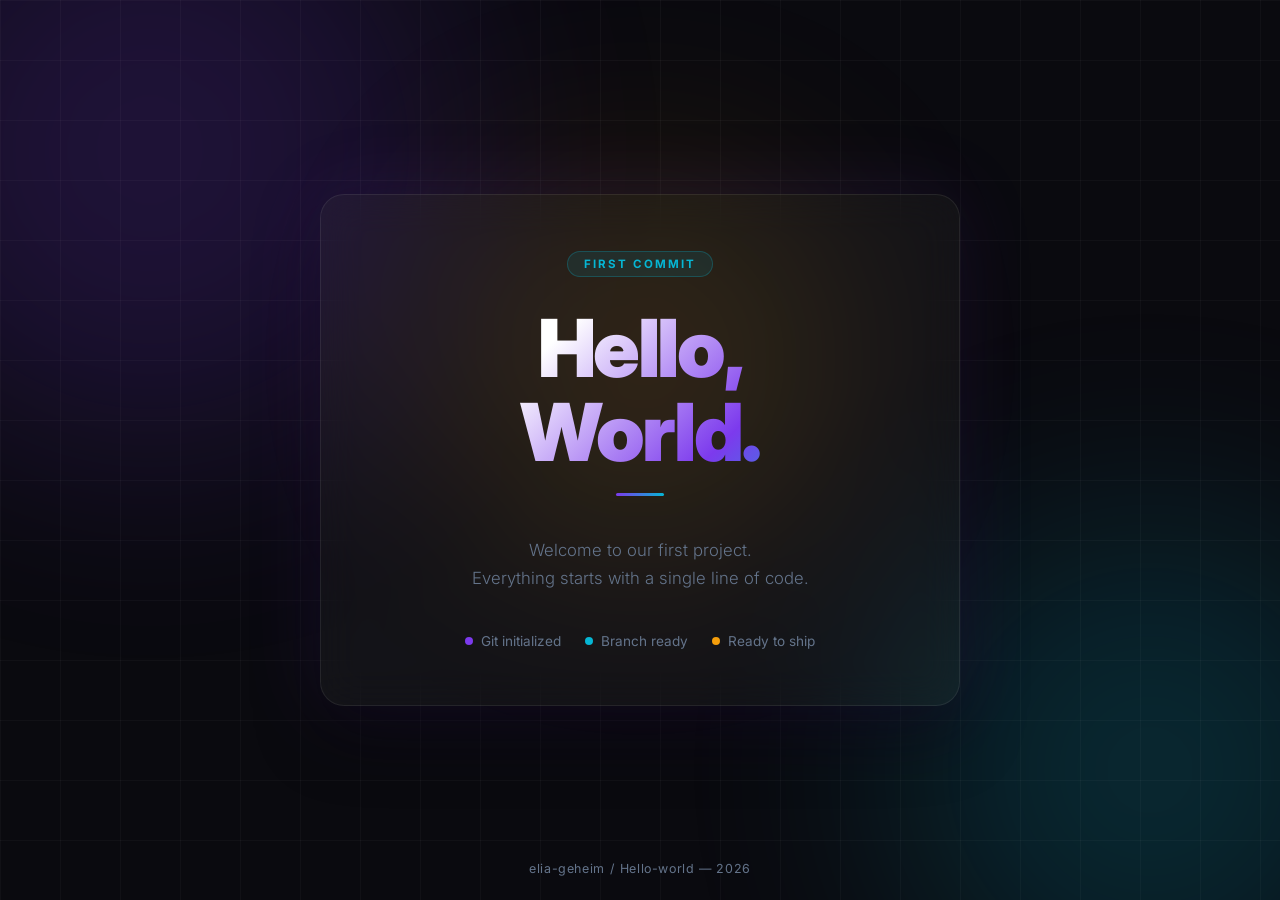
==== index.html @ 245b741b "modifieid message" ====
<!DOCTYPE html>
<html lang="en">
<head>
  <meta charset="UTF-8" />
  <meta name="viewport" content="width=device-width, initial-scale=1.0" />
  <title>Hello World</title>
  <style>
    @import url('https://fonts.googleapis.com/css2?family=Inter:wght@300;400;700;900&display=swap');

    *, *::before, *::after {
      margin: 0;
      padding: 0;
      box-sizing: border-box;
    }

    :root {
      --bg: #0a0a0f;
      --accent1: #7c3aed;
      --accent2: #06b6d4;
      --accent3: #f59e0b;
      --text: #f1f5f9;
      --muted: #64748b;
    }

    body {
      background-color: var(--bg);
      color: var(--text);
      font-family: 'Inter', sans-serif;
      min-height: 100vh;
      display: flex;
      flex-direction: column;
      align-items: center;
      justify-content: center;
      overflow: hidden;
      position: relative;
    }

    /* Animated background orbs */
    .orb {
      position: fixed;
      border-radius: 50%;
      filter: blur(120px);
      opacity: 0.18;
      animation: drift 14s ease-in-out infinite alternate;
      pointer-events: none;
      z-index: 0;
    }

    .orb1 {
      width: 600px;
      height: 600px;
      background: var(--accent1);
      top: -150px;
      left: -150px;
      animation-delay: 0s;
    }

    .orb2 {
      width: 500px;
      height: 500px;
      background: var(--accent2);
      bottom: -120px;
      right: -120px;
      animation-delay: -5s;
    }

    .orb3 {
      width: 350px;
      height: 350px;
      background: var(--accent3);
      top: 40%;
      left: 50%;
      transform: translate(-50%, -50%);
      animation-delay: -9s;
    }

    @keyframes drift {
      from { transform: translate(0, 0) scale(1); }
      to   { transform: translate(40px, 30px) scale(1.08); }
    }

    /* Grid lines overlay */
    .grid {
      position: fixed;
      inset: 0;
      background-image:
        linear-gradient(rgba(255,255,255,0.03) 1px, transparent 1px),
        linear-gradient(90deg, rgba(255,255,255,0.03) 1px, transparent 1px);
      background-size: 60px 60px;
      z-index: 0;
      pointer-events: none;
    }

    /* Card */
    .card {
      position: relative;
      z-index: 1;
      text-align: center;
      padding: 3.5rem 4rem;
      background: rgba(255, 255, 255, 0.04);
      border: 1px solid rgba(255, 255, 255, 0.08);
      border-radius: 24px;
      backdrop-filter: blur(20px);
      -webkit-backdrop-filter: blur(20px);
      box-shadow: 0 0 80px rgba(124, 58, 237, 0.12), 0 32px 64px rgba(0,0,0,0.4);
      max-width: 640px;
      width: 90%;
      animation: fadeUp 0.8s cubic-bezier(0.22, 1, 0.36, 1) both;
    }

    @keyframes fadeUp {
      from { opacity: 0; transform: translateY(40px); }
      to   { opacity: 1; transform: translateY(0); }
    }

    .badge {
      display: inline-block;
      font-size: 0.72rem;
      font-weight: 700;
      letter-spacing: 0.18em;
      text-transform: uppercase;
      color: var(--accent2);
      background: rgba(6, 182, 212, 0.1);
      border: 1px solid rgba(6, 182, 212, 0.25);
      border-radius: 100px;
      padding: 0.3rem 1rem;
      margin-bottom: 1.8rem;
    }

    h1 {
      font-size: clamp(2.8rem, 8vw, 5rem);
      font-weight: 900;
      line-height: 1.05;
      letter-spacing: -0.03em;
      background: linear-gradient(135deg, #fff 30%, var(--accent1) 70%, var(--accent2) 100%);
      -webkit-background-clip: text;
      -webkit-text-fill-color: transparent;
      background-clip: text;
      margin-bottom: 1.2rem;
    }

    .subtitle {
      font-size: 1.05rem;
      color: var(--muted);
      line-height: 1.7;
      font-weight: 300;
      margin-bottom: 2.5rem;
    }

    .divider {
      width: 48px;
      height: 3px;
      border-radius: 99px;
      background: linear-gradient(90deg, var(--accent1), var(--accent2));
      margin: 0 auto 2.5rem;
    }

    .meta {
      display: flex;
      gap: 1.5rem;
      justify-content: center;
      flex-wrap: wrap;
    }

    .meta-item {
      display: flex;
      align-items: center;
      gap: 0.5rem;
      font-size: 0.85rem;
      color: var(--muted);
    }

    .meta-item .dot {
      width: 8px;
      height: 8px;
      border-radius: 50%;
      background: var(--accent1);
      animation: pulse 2s ease-in-out infinite;
    }

    .meta-item:nth-child(2) .dot { background: var(--accent2); animation-delay: 0.4s; }
    .meta-item:nth-child(3) .dot { background: var(--accent3); animation-delay: 0.8s; }

    @keyframes pulse {
      0%, 100% { opacity: 1; transform: scale(1); }
      50%       { opacity: 0.5; transform: scale(1.4); }
    }

    footer {
      position: fixed;
      bottom: 1.5rem;
      font-size: 0.78rem;
      color: var(--muted);
      z-index: 1;
      letter-spacing: 0.05em;
    }
  </style>
</head>
<body>

  <div class="orb orb1"></div>
  <div class="orb orb2"></div>
  <div class="orb orb3"></div>
  <div class="grid"></div>

  <div class="card">
    <div class="badge">First Commit</div>
    <h1>Hello,<br>World.</h1>
    <div class="divider"></div>
    <p class="subtitle">
      Welcome to our first project.<br>
      Everything starts with a single line of code.
    </p>
    <div class="meta">
      <span class="meta-item"><span class="dot"></span> Git initialized</span>
      <span class="meta-item"><span class="dot"></span> Branch ready</span>
      <span class="meta-item"><span class="dot"></span> Ready to ship</span>
    </div>
  </div>

  <footer>elia-geheim / Hello-world &mdash; 2026</footer>

</body>
</html>
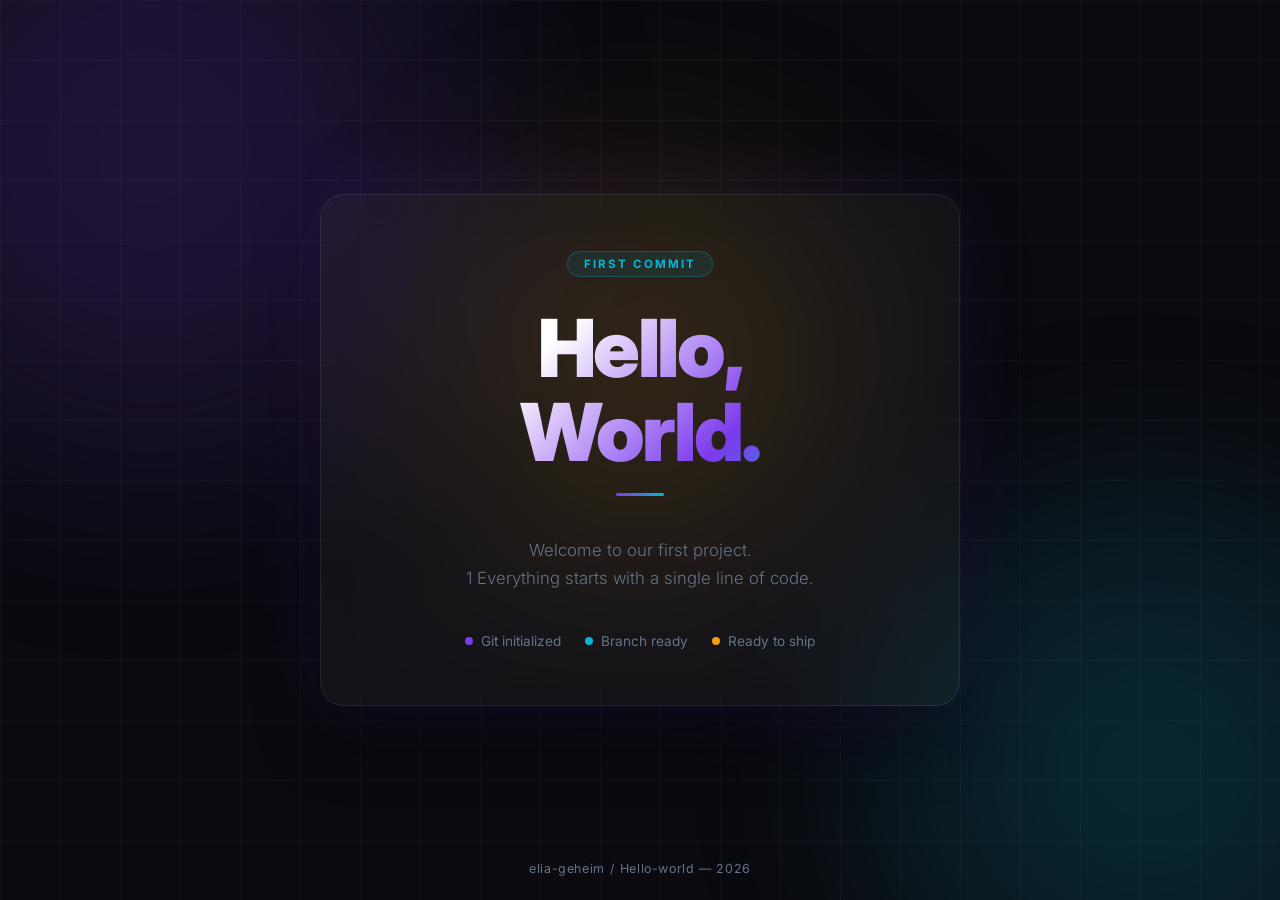
==== commit 57b0d071: "1" ====
--- a/index.html
+++ b/index.html
@@ -209,6 +209,24 @@
     <div class="divider"></div>
     <p class="subtitle">
       Welcome to our first project.<br>
+
+
+
+
+
+
+
+
+    1
+
+
+
+
+
+
+
+
+
       Everything starts with a single line of code.
     </p>
     <div class="meta">
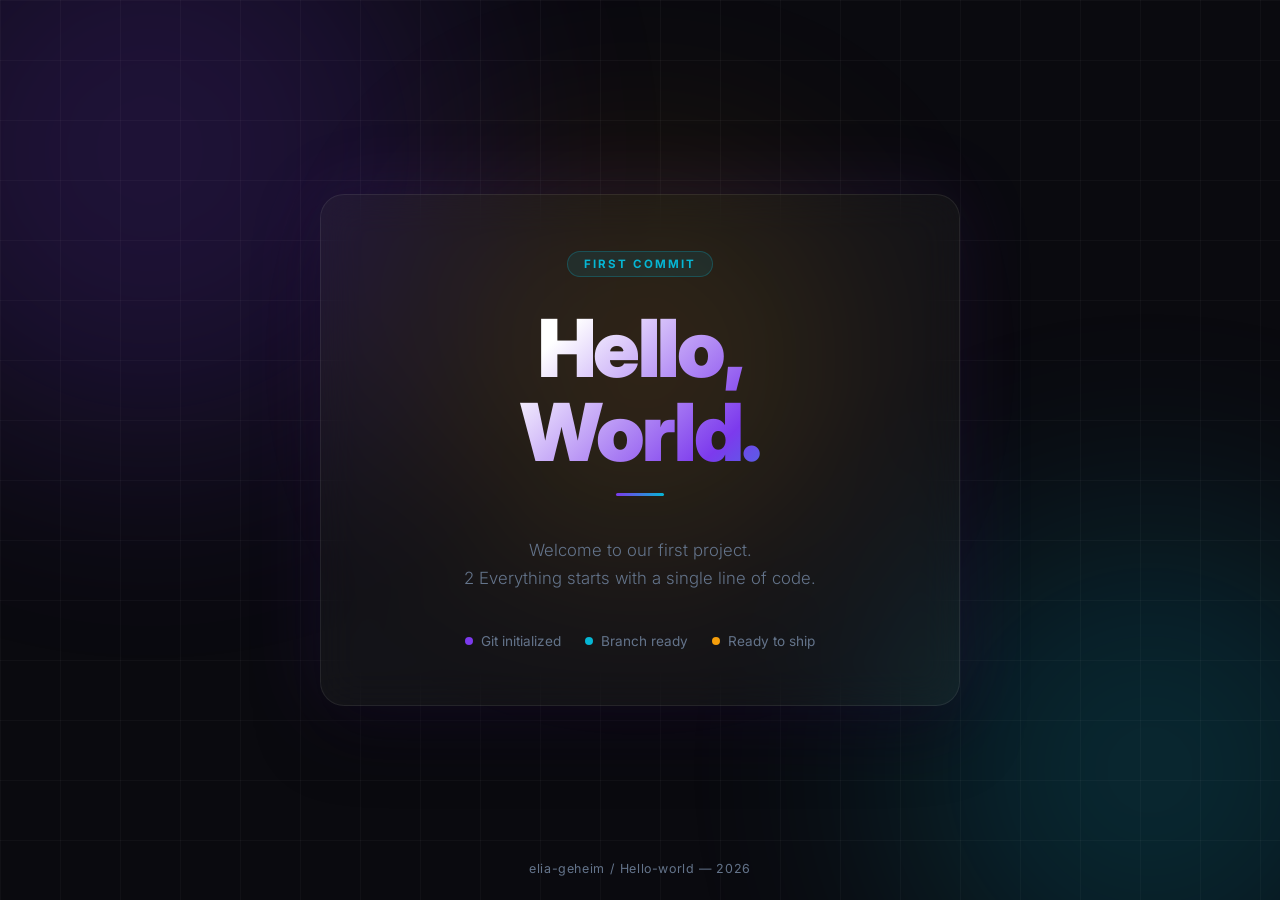
==== commit 134d32e2: "2" ====
--- a/index.html
+++ b/index.html
@@ -217,7 +217,7 @@
 
 
 
-    1
+    2
 
 
 
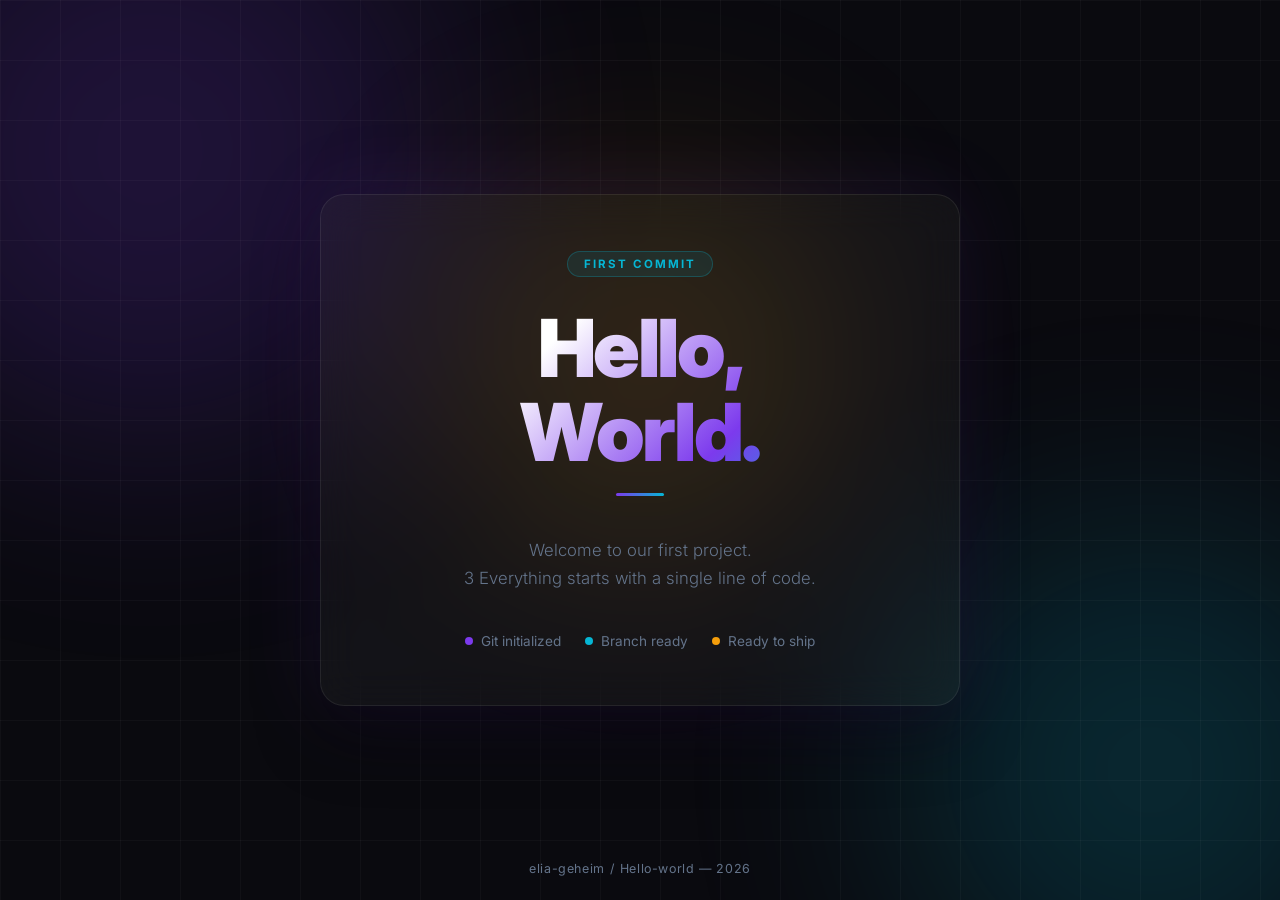
==== commit 565770ff: "3" ====
--- a/index.html
+++ b/index.html
@@ -217,7 +217,7 @@
 
 
 
-    2
+    3
 
 
 
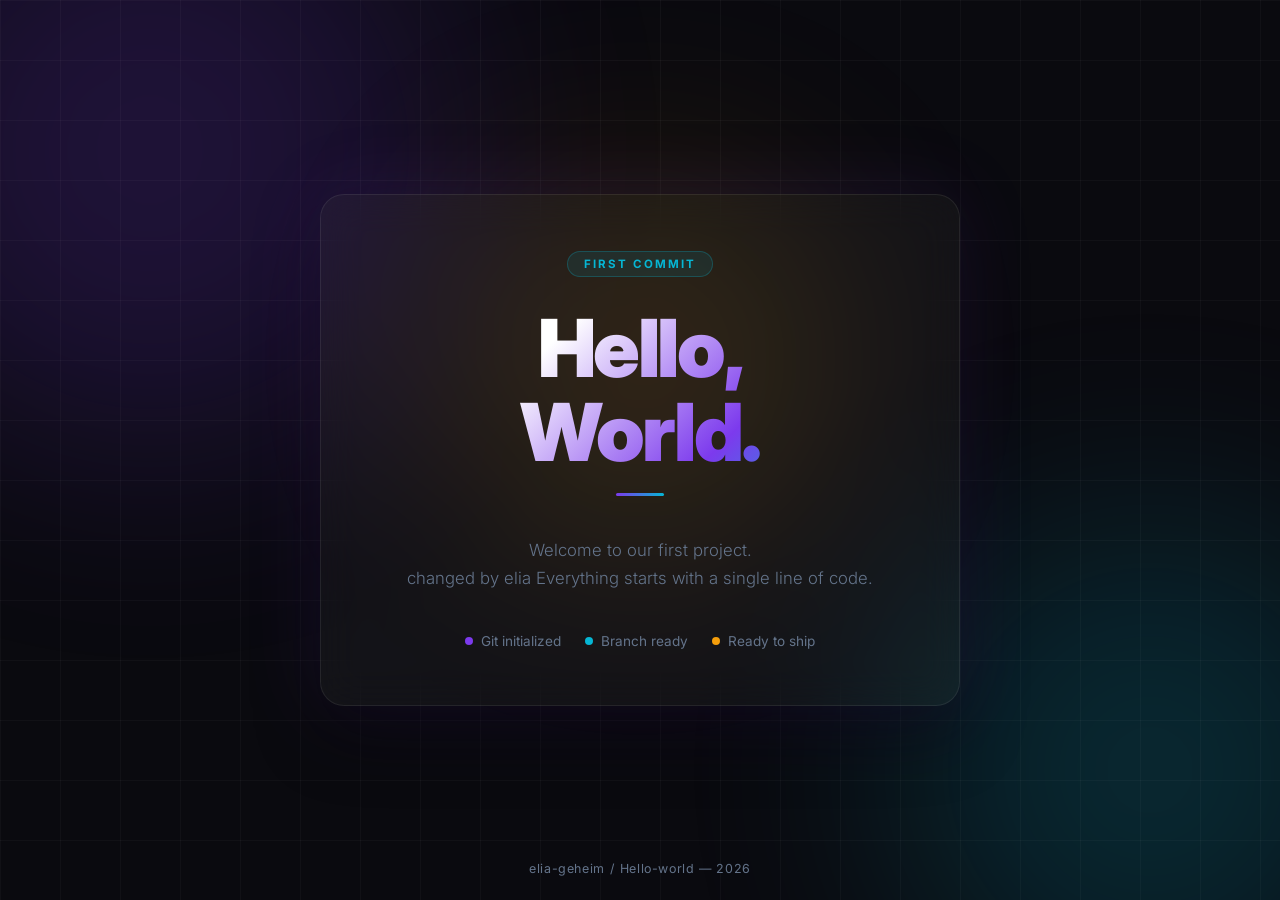
==== commit 533ed1dc: "ch" ====
--- a/index.html
+++ b/index.html
@@ -217,7 +217,7 @@
 
 
 
-    3
+    changed by elia
 
 
 
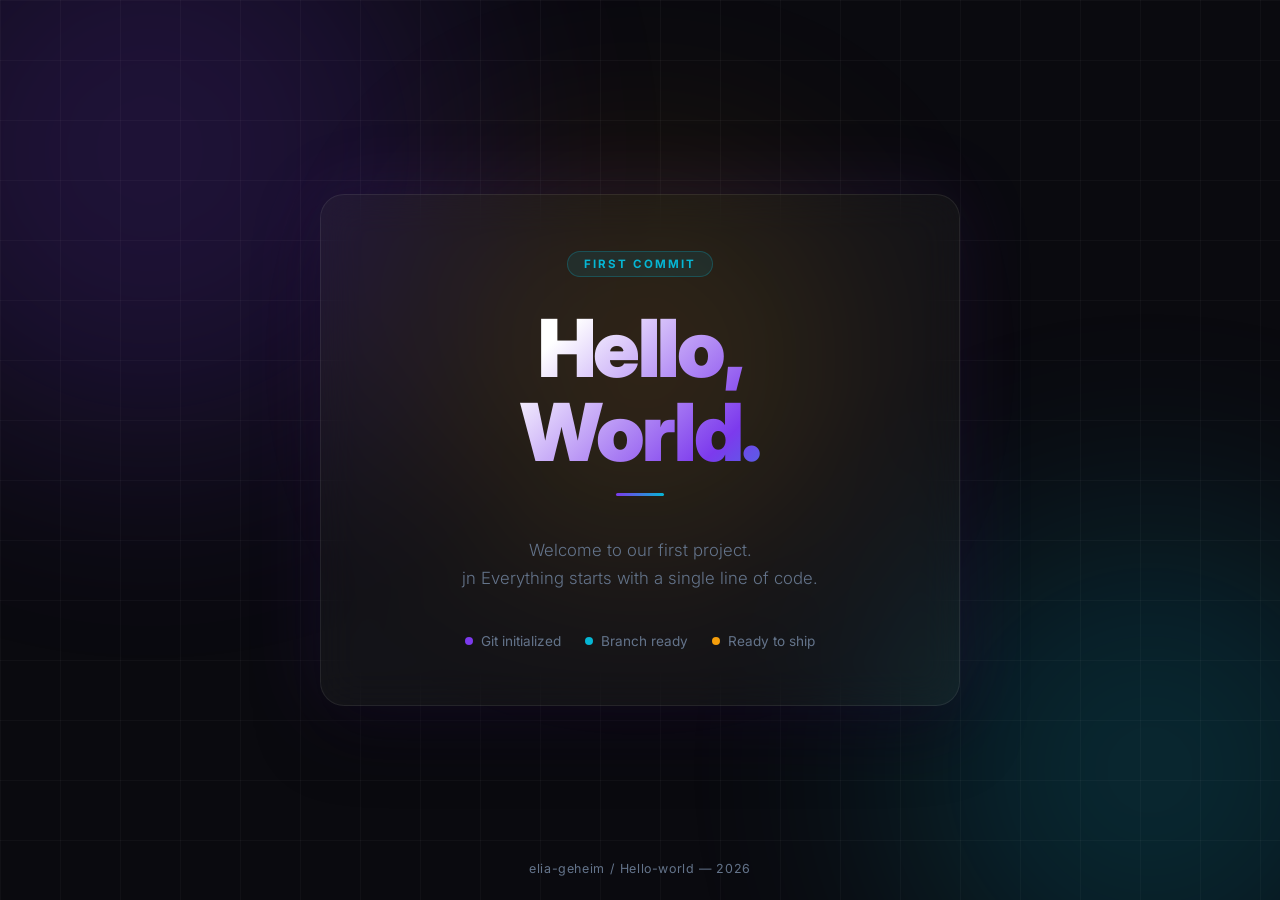
==== commit dc856b7b: "hi" ====
--- a/index.html
+++ b/index.html
@@ -217,7 +217,7 @@
 
 
 
-    changed by elia
+    jn
 
 
 
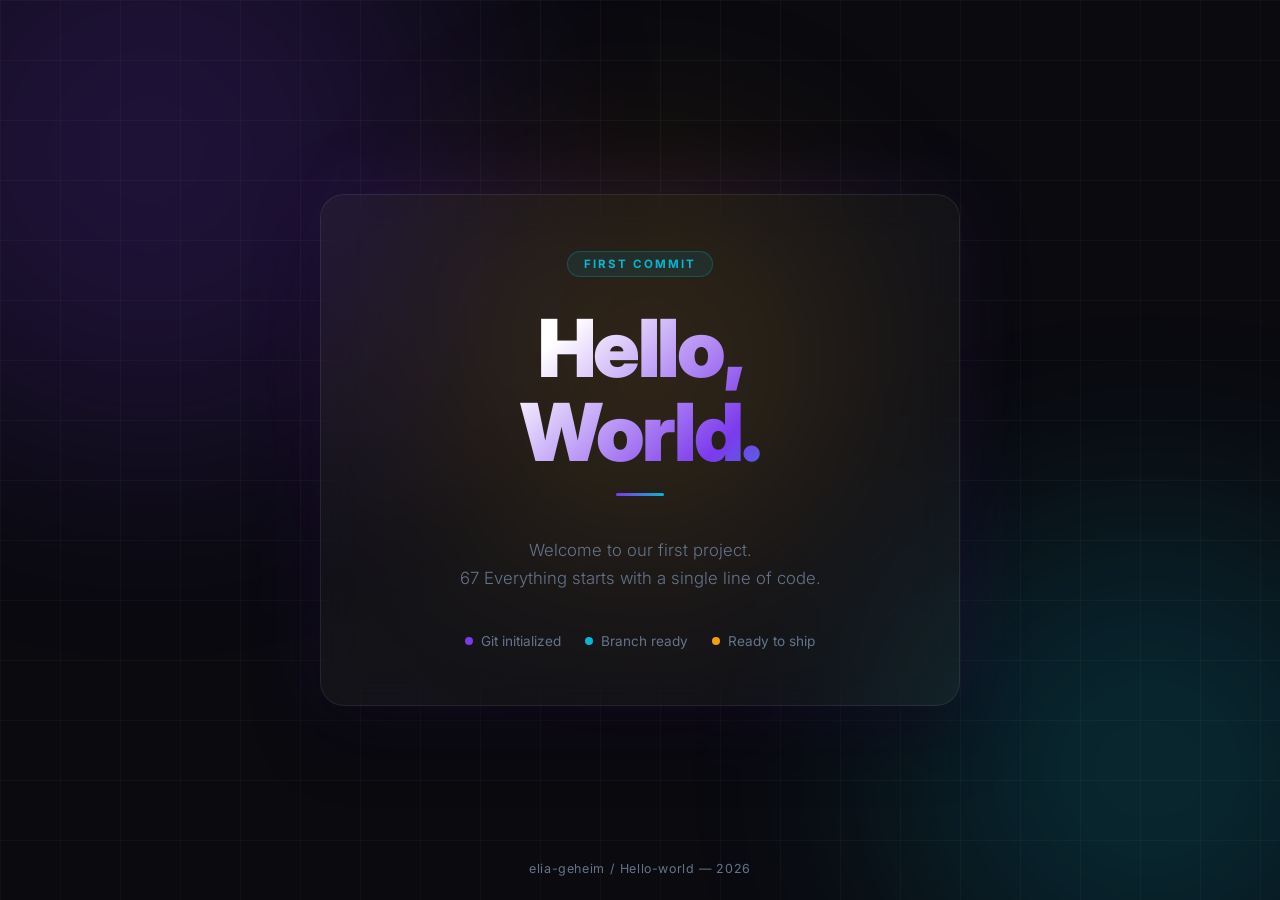
==== commit 6dba8303: "i changed 67" ====
--- a/index.html
+++ b/index.html
@@ -217,7 +217,7 @@
 
 
 
-    jn
+    67
 
 
 
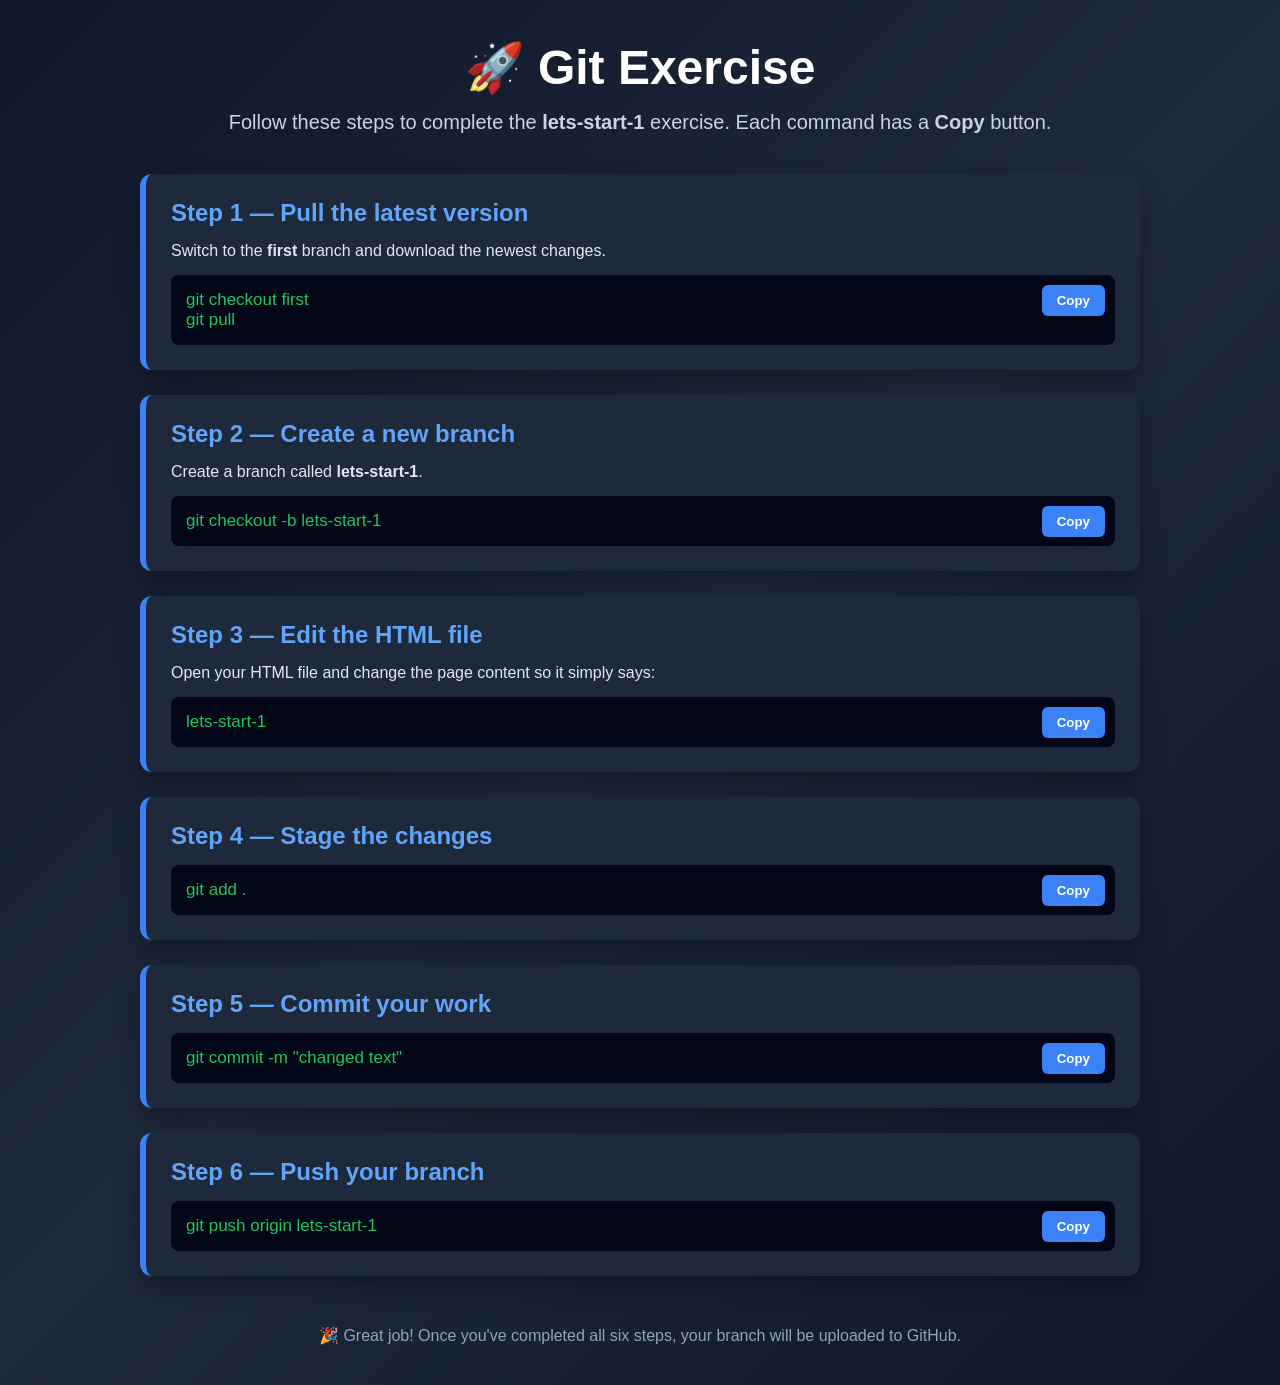
==== commit 4aea9025: "i put the thing from ai" ====
--- a/index.html
+++ b/index.html
@@ -1,242 +1,207 @@
+
 <!DOCTYPE html>
 <html lang="en">
 <head>
-  <meta charset="UTF-8" />
-  <meta name="viewport" content="width=device-width, initial-scale=1.0" />
-  <title>Hello World</title>
-  <style>
-    @import url('https://fonts.googleapis.com/css2?family=Inter:wght@300;400;700;900&display=swap');
-
-    *, *::before, *::after {
-      margin: 0;
-      padding: 0;
-      box-sizing: border-box;
-    }
-
-    :root {
-      --bg: #0a0a0f;
-      --accent1: #7c3aed;
-      --accent2: #06b6d4;
-      --accent3: #f59e0b;
-      --text: #f1f5f9;
-      --muted: #64748b;
-    }
-
-    body {
-      background-color: var(--bg);
-      color: var(--text);
-      font-family: 'Inter', sans-serif;
-      min-height: 100vh;
-      display: flex;
-      flex-direction: column;
-      align-items: center;
-      justify-content: center;
-      overflow: hidden;
-      position: relative;
-    }
-
-    /* Animated background orbs */
-    .orb {
-      position: fixed;
-      border-radius: 50%;
-      filter: blur(120px);
-      opacity: 0.18;
-      animation: drift 14s ease-in-out infinite alternate;
-      pointer-events: none;
-      z-index: 0;
-    }
-
-    .orb1 {
-      width: 600px;
-      height: 600px;
-      background: var(--accent1);
-      top: -150px;
-      left: -150px;
-      animation-delay: 0s;
-    }
-
-    .orb2 {
-      width: 500px;
-      height: 500px;
-      background: var(--accent2);
-      bottom: -120px;
-      right: -120px;
-      animation-delay: -5s;
-    }
-
-    .orb3 {
-      width: 350px;
-      height: 350px;
-      background: var(--accent3);
-      top: 40%;
-      left: 50%;
-      transform: translate(-50%, -50%);
-      animation-delay: -9s;
-    }
-
-    @keyframes drift {
-      from { transform: translate(0, 0) scale(1); }
-      to   { transform: translate(40px, 30px) scale(1.08); }
-    }
-
-    /* Grid lines overlay */
-    .grid {
-      position: fixed;
-      inset: 0;
-      background-image:
-        linear-gradient(rgba(255,255,255,0.03) 1px, transparent 1px),
-        linear-gradient(90deg, rgba(255,255,255,0.03) 1px, transparent 1px);
-      background-size: 60px 60px;
-      z-index: 0;
-      pointer-events: none;
-    }
-
-    /* Card */
-    .card {
-      position: relative;
-      z-index: 1;
-      text-align: center;
-      padding: 3.5rem 4rem;
-      background: rgba(255, 255, 255, 0.04);
-      border: 1px solid rgba(255, 255, 255, 0.08);
-      border-radius: 24px;
-      backdrop-filter: blur(20px);
-      -webkit-backdrop-filter: blur(20px);
-      box-shadow: 0 0 80px rgba(124, 58, 237, 0.12), 0 32px 64px rgba(0,0,0,0.4);
-      max-width: 640px;
-      width: 90%;
-      animation: fadeUp 0.8s cubic-bezier(0.22, 1, 0.36, 1) both;
-    }
-
-    @keyframes fadeUp {
-      from { opacity: 0; transform: translateY(40px); }
-      to   { opacity: 1; transform: translateY(0); }
-    }
-
-    .badge {
-      display: inline-block;
-      font-size: 0.72rem;
-      font-weight: 700;
-      letter-spacing: 0.18em;
-      text-transform: uppercase;
-      color: var(--accent2);
-      background: rgba(6, 182, 212, 0.1);
-      border: 1px solid rgba(6, 182, 212, 0.25);
-      border-radius: 100px;
-      padding: 0.3rem 1rem;
-      margin-bottom: 1.8rem;
-    }
-
-    h1 {
-      font-size: clamp(2.8rem, 8vw, 5rem);
-      font-weight: 900;
-      line-height: 1.05;
-      letter-spacing: -0.03em;
-      background: linear-gradient(135deg, #fff 30%, var(--accent1) 70%, var(--accent2) 100%);
-      -webkit-background-clip: text;
-      -webkit-text-fill-color: transparent;
-      background-clip: text;
-      margin-bottom: 1.2rem;
-    }
-
-    .subtitle {
-      font-size: 1.05rem;
-      color: var(--muted);
-      line-height: 1.7;
-      font-weight: 300;
-      margin-bottom: 2.5rem;
-    }
-
-    .divider {
-      width: 48px;
-      height: 3px;
-      border-radius: 99px;
-      background: linear-gradient(90deg, var(--accent1), var(--accent2));
-      margin: 0 auto 2.5rem;
-    }
-
-    .meta {
-      display: flex;
-      gap: 1.5rem;
-      justify-content: center;
-      flex-wrap: wrap;
-    }
-
-    .meta-item {
-      display: flex;
-      align-items: center;
-      gap: 0.5rem;
-      font-size: 0.85rem;
-      color: var(--muted);
-    }
-
-    .meta-item .dot {
-      width: 8px;
-      height: 8px;
-      border-radius: 50%;
-      background: var(--accent1);
-      animation: pulse 2s ease-in-out infinite;
-    }
-
-    .meta-item:nth-child(2) .dot { background: var(--accent2); animation-delay: 0.4s; }
-    .meta-item:nth-child(3) .dot { background: var(--accent3); animation-delay: 0.8s; }
-
-    @keyframes pulse {
-      0%, 100% { opacity: 1; transform: scale(1); }
-      50%       { opacity: 0.5; transform: scale(1.4); }
-    }
-
-    footer {
-      position: fixed;
-      bottom: 1.5rem;
-      font-size: 0.78rem;
-      color: var(--muted);
-      z-index: 1;
-      letter-spacing: 0.05em;
-    }
-  </style>
+<meta charset="UTF-8">
+<meta name="viewport" content="width=device-width, initial-scale=1.0">
+<title>Git Exercise - Let's Start 1</title>
+
+<style>
+*{
+    margin:0;
+    padding:0;
+    box-sizing:border-box;
+    font-family:Arial,Helvetica,sans-serif;
+}
+
+body{
+    background:linear-gradient(135deg,#0f172a,#1e293b,#0f172a);
+    color:white;
+    padding:40px;
+}
+
+.container{
+    max-width:1000px;
+    margin:auto;
+}
+
+h1{
+    text-align:center;
+    font-size:48px;
+    margin-bottom:15px;
+}
+
+.subtitle{
+    text-align:center;
+    color:#cbd5e1;
+    margin-bottom:40px;
+    font-size:20px;
+}
+
+.step{
+    background:#1e293b;
+    border-left:6px solid #3b82f6;
+    border-radius:12px;
+    padding:25px;
+    margin-bottom:25px;
+    box-shadow:0 10px 25px rgba(0,0,0,.3);
+}
+
+.step h2{
+    color:#60a5fa;
+    margin-bottom:15px;
+}
+
+.step p{
+    margin-bottom:15px;
+    color:#e2e8f0;
+}
+
+.command{
+    background:#020617;
+    border-radius:8px;
+    padding:15px;
+    position:relative;
+    overflow:auto;
+}
+
+pre{
+    color:#22c55e;
+    font-size:17px;
+    white-space:pre-wrap;
+}
+
+button{
+    position:absolute;
+    right:10px;
+    top:10px;
+    background:#3b82f6;
+    color:white;
+    border:none;
+    padding:8px 15px;
+    border-radius:6px;
+    cursor:pointer;
+    font-weight:bold;
+}
+
+button:hover{
+    background:#2563eb;
+}
+
+footer{
+    text-align:center;
+    margin-top:50px;
+    color:#94a3b8;
+}
+</style>
+
 </head>
 <body>
 
-  <div class="orb orb1"></div>
-  <div class="orb orb2"></div>
-  <div class="orb orb3"></div>
-  <div class="grid"></div>
-
-  <div class="card">
-    <div class="badge">First Commit</div>
-    <h1>Hello,<br>World.</h1>
-    <div class="divider"></div>
-    <p class="subtitle">
-      Welcome to our first project.<br>
-
-
-
-
-
-
-
-
-    67
-
-
-
-
-
-
-
-
-
-      Everything starts with a single line of code.
-    </p>
-    <div class="meta">
-      <span class="meta-item"><span class="dot"></span> Git initialized</span>
-      <span class="meta-item"><span class="dot"></span> Branch ready</span>
-      <span class="meta-item"><span class="dot"></span> Ready to ship</span>
-    </div>
-  </div>
-
-  <footer>elia-geheim / Hello-world &mdash; 2026</footer>
+<div class="container">
+
+<h1>🚀 Git Exercise</h1>
+
+<p class="subtitle">
+Follow these steps to complete the <strong>lets-start-1</strong> exercise.
+Each command has a <b>Copy</b> button.
+</p>
+
+<div class="step">
+<h2>Step 1 — Pull the latest version</h2>
+
+<p>Switch to the <strong>first</strong> branch and download the newest changes.</p>
+
+<div class="command">
+<button onclick="copyCommand('cmd1',this)">Copy</button>
+<pre id="cmd1">git checkout first
+git pull</pre>
+</div>
+
+</div>
+
+<div class="step">
+
+<h2>Step 2 — Create a new branch</h2>
+
+<p>Create a branch called <strong>lets-start-1</strong>.</p>
+
+<div class="command">
+<button onclick="copyCommand('cmd2',this)">Copy</button>
+<pre id="cmd2">git checkout -b lets-start-1</pre>
+</div>
+
+</div>
+
+<div class="step">
+
+<h2>Step 3 — Edit the HTML file</h2>
+
+<p>
+Open your HTML file and change the page content so it simply says:
+</p>
+
+<div class="command">
+<button onclick="copyCommand('cmd3',this)">Copy</button>
+<pre id="cmd3">lets-start-1</pre>
+</div>
+
+</div>
+
+<div class="step">
+
+<h2>Step 4 — Stage the changes</h2>
+
+<div class="command">
+<button onclick="copyCommand('cmd4',this)">Copy</button>
+<pre id="cmd4">git add .</pre>
+</div>
+
+</div>
+
+<div class="step">
+
+<h2>Step 5 — Commit your work</h2>
+
+<div class="command">
+<button onclick="copyCommand('cmd5',this)">Copy</button>
+<pre id="cmd5">git commit -m "changed text"</pre>
+</div>
+
+</div>
+
+<div class="step">
+
+<h2>Step 6 — Push your branch</h2>
+
+<div class="command">
+<button onclick="copyCommand('cmd6',this)">Copy</button>
+<pre id="cmd6">git push origin lets-start-1</pre>
+</div>
+
+</div>
+
+<footer>
+🎉 Great job! Once you've completed all six steps, your branch will be uploaded to GitHub.
+</footer>
+
+</div>
+
+<script>
+function copyCommand(id, button){
+
+    const text=document.getElementById(id).innerText;
+
+    navigator.clipboard.writeText(text);
+
+    button.innerText="Copied!";
+
+    setTimeout(()=>{
+        button.innerText="Copy";
+    },1500);
+
+}
+</script>
 
 </body>
-</html>
+</html>
